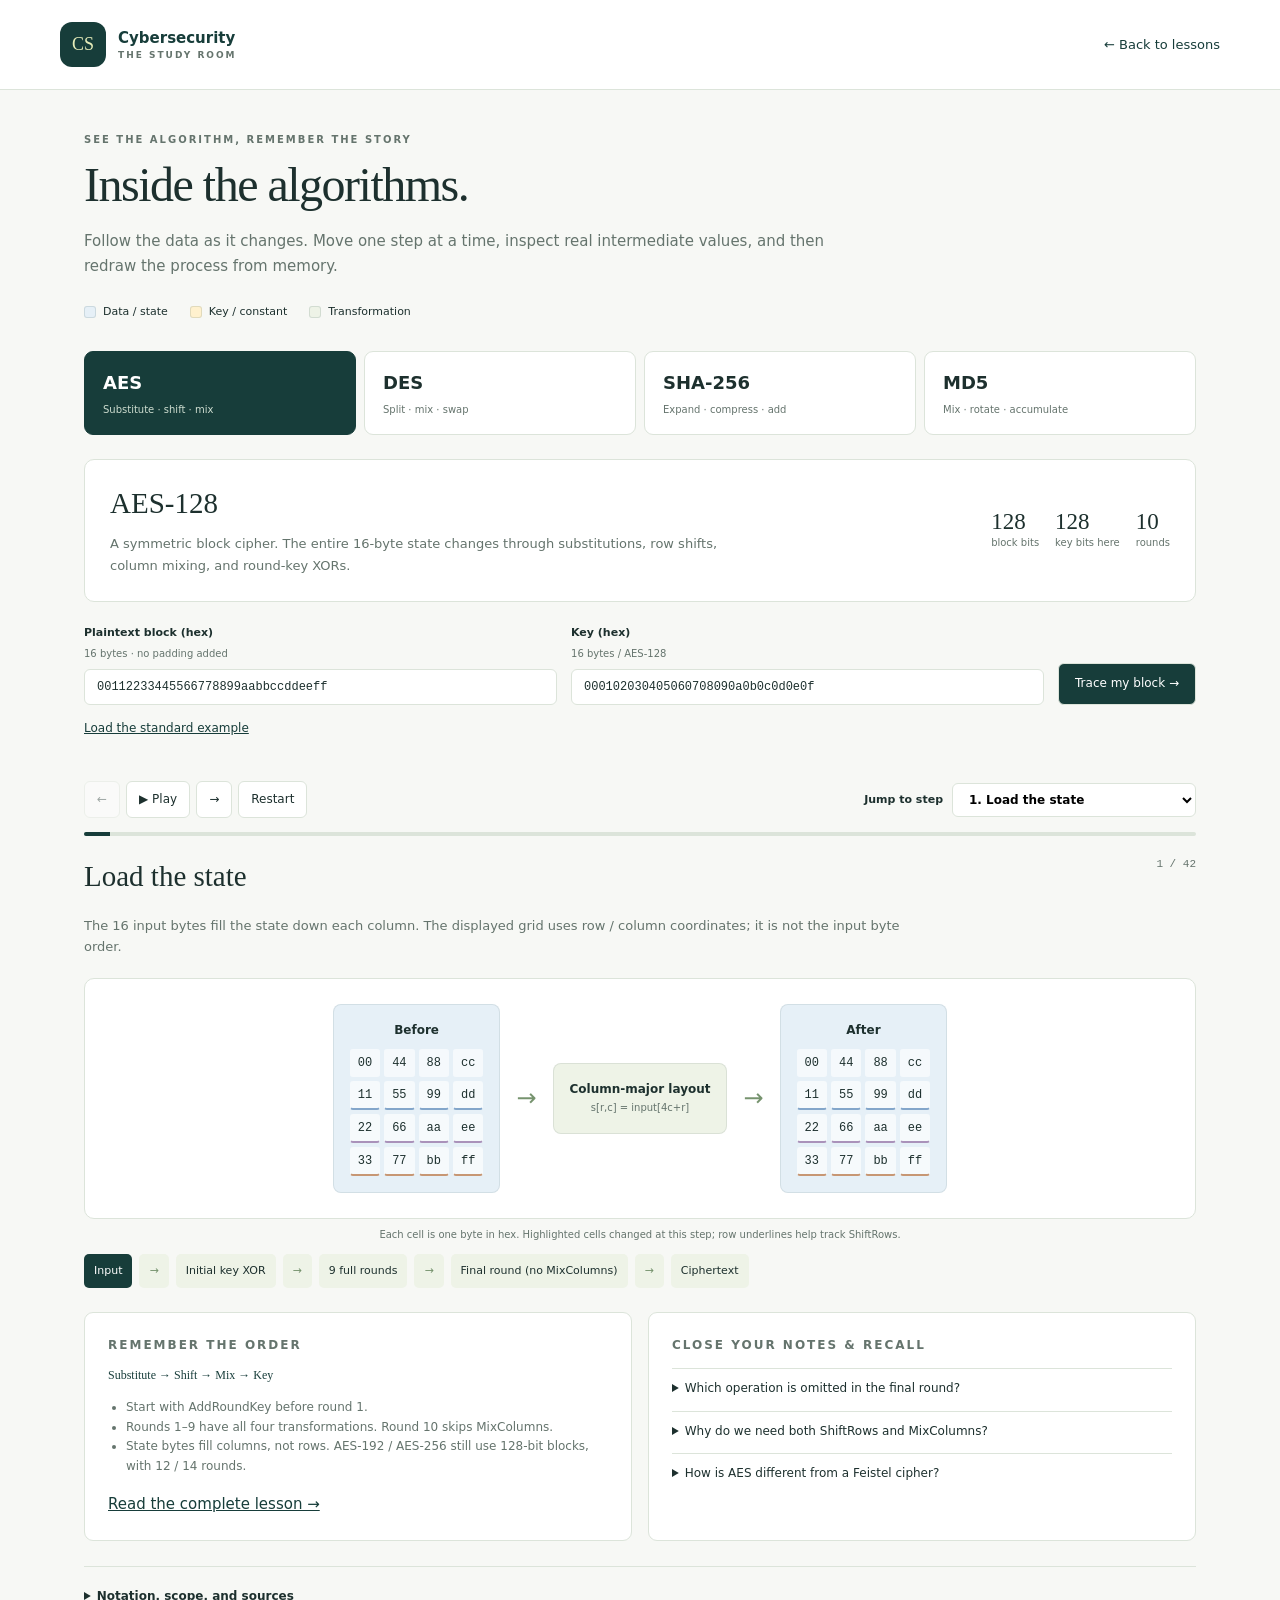
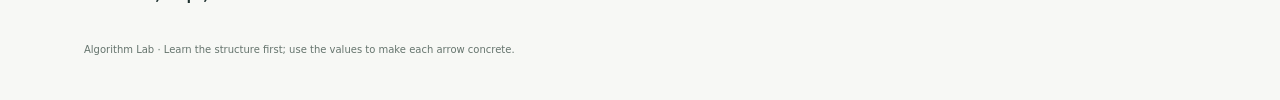
==== algorithms.html @ 467e3d97 "Add interactive AES, DES, SHA-256 and MD5 algorithm lab" ====
<!doctype html>
<html lang="en"><head><meta charset="utf-8"><meta name="viewport" content="width=device-width,initial-scale=1"><meta name="theme-color" content="#173d3a"><title>Algorithm Lab · Cybersecurity Study Room</title><link rel="icon" href="icon.svg"><link rel="stylesheet" href="algorithms.css"></head>
<body><a class="skip" href="#lab">Skip to visualizer</a><header><a href="index.html#home" class="brand"><b>CS</b><span>Cybersecurity<small>THE STUDY ROOM</small></span></a><a href="index.html#lessons">← Back to lessons</a></header>
<main><section class="intro"><p class="eyebrow">SEE THE ALGORITHM, REMEMBER THE STORY</p><h1>Inside the algorithms.</h1><p>Follow the data as it changes. Move one step at a time, inspect real intermediate values, and then redraw the process from memory.</p><div class="legend"><span><i class="data"></i>Data / state</span><span><i class="key"></i>Key / constant</span><span><i class="op"></i>Transformation</span></div></section>
<nav class="tabs" aria-label="Choose algorithm"><button data-algo="aes" aria-pressed="true">AES<small>Substitute · shift · mix</small></button><button data-algo="des" aria-pressed="false">DES<small>Split · mix · swap</small></button><button data-algo="sha" aria-pressed="false">SHA-256<small>Expand · compress · add</small></button><button data-algo="md5" aria-pressed="false">MD5<small>Mix · rotate · accumulate</small></button></nav>
<section id="lab" tabindex="-1"><div id="overview"></div><form id="inputs" novalidate></form><p id="error" role="alert"></p><div class="player"><div><button id="prev" aria-label="Previous step">←</button><button id="play">▶ Play</button><button id="next" aria-label="Next step">→</button><button id="reset">Restart</button></div><label for="jump">Jump to step <select id="jump"></select></label></div><div class="progress"><span id="bar"></span></div><div id="step" aria-live="polite" aria-atomic="true"></div><div class="below"><section id="memory"></section><section id="recall"></section></div><details class="reference"><summary>Notation, scope, and sources</summary><p>Hex digits represent four bits; two digits are one byte. ⊕ means bitwise XOR. + in the hash rounds means addition modulo 2³². ROTL / ROTR rotate a 32-bit word; SHR shifts in zeros. Concatenation joins bytes or bits.</p><p>This lab demonstrates AES-128 encryption of one block, DES encryption of one block, and complete SHA-256 / MD5 hashing of short UTF-8 messages. “SHA” is a family: this page uses SHA-256, as your syllabus does. SHA-512 has different widths and SHA-3 has a different construction. Internal calculations are extra support; the outline and labeled diagrams are the exam priority.</p><p>These are teaching implementations. AES block transforms here do not add a mode, IV, padding, or authentication. DES is obsolete and MD5 has broken collision resistance. A plain hash alone does not authenticate a sender.</p><p>Checked against your module, <a href="https://csrc.nist.gov/pubs/fips/197/final">NIST AES specification</a>, <a href="https://csrc.nist.gov/pubs/fips/46-3/final">archived DES specification</a>, <a href="https://csrc.nist.gov/pubs/fips/180-4/upd1/final">NIST Secure Hash Standard</a>, <a href="https://www.rfc-editor.org/rfc/rfc1321">MD5 specification</a>, and <a href="https://www.rfc-editor.org/rfc/rfc6151">MD5 security update</a>.</p></details></section>
<footer>Algorithm Lab · Learn the structure first; use the values to make each arrow concrete.</footer></main><script src="algorithms.js"></script></body></html>
---- algorithms.css ----
:root{--bg:#f7f8f5;--paper:#fff;--ink:#1d302e;--muted:#65746d;--line:#dce4da;--accent:#173d3a;--lime:#e6ecb9;--blue:#e6f0f7;--gold:#fff1ce;--soft:#eef3e7}*{box-sizing:border-box}body{margin:0;background:var(--bg);color:var(--ink);font:15px/1.65 system-ui,sans-serif}a{color:var(--accent)}button,input,select{font:inherit}button{cursor:pointer;color:inherit}button:disabled{opacity:.4;cursor:default}a:focus-visible,button:focus-visible,input:focus-visible,select:focus-visible,summary:focus-visible{outline:3px solid #6f9665;outline-offset:3px}.skip{position:absolute;top:-60px;background:white;padding:12px;z-index:5}.skip:focus{top:0}header{display:flex;align-items:center;justify-content:space-between;gap:18px;padding:22px max(24px,calc((100vw - 1160px)/2));border-bottom:1px solid var(--line);background:var(--paper)}header>a:last-child{font-size:13px;text-decoration:none}.brand{display:flex;align-items:center;gap:12px;text-decoration:none;line-height:1.4;font-weight:650}.brand>b{background:var(--accent);color:var(--lime);padding:12px;border-radius:12px;font:18px Georgia}.brand small{display:block;font-size:9px;letter-spacing:2px;color:var(--muted)}main{max-width:1160px;margin:auto;padding:42px 24px}.intro{max-width:750px}.eyebrow{font-size:10px;font-weight:700;letter-spacing:2px;color:var(--muted);margin:0 0 10px}h1{font:48px/1.1 Georgia,serif;letter-spacing:-1.5px;margin:0 0 18px}h2{font:29px/1.25 Georgia,serif;margin:0 0 12px}h3{font-size:15px;margin:0 0 12px}.intro>p:not(.eyebrow){color:var(--muted)}.legend{display:flex;flex-wrap:wrap;gap:22px;font-size:11px;margin:24px 0 30px}.legend span{display:flex;align-items:center;gap:7px}.legend i{width:12px;height:12px;border-radius:3px;border:1px solid #173d3a20}.data{background:var(--blue)}.key{background:var(--gold)}.op{background:var(--soft)}.tabs{display:grid;grid-template-columns:repeat(4,1fr);gap:8px;margin-bottom:24px}.tabs button{text-align:left;padding:16px 18px;background:var(--paper);border:1px solid var(--line);border-radius:9px;font-size:18px;font-weight:650}.tabs small{display:block;font-size:10px;color:var(--muted);font-weight:400;margin-top:4px}.tabs button[aria-pressed=true]{background:var(--accent);color:white;border-color:var(--accent)}.tabs button[aria-pressed=true] small{color:#cddccf}.overview{display:flex;justify-content:space-between;gap:25px;border:1px solid var(--line);background:var(--paper);padding:25px;border-radius:10px}.overview p{margin:0;color:var(--muted);max-width:620px;font-size:13px}.facts{display:flex;gap:16px;flex-wrap:wrap;align-content:center}.facts span{font-size:10px;color:var(--muted)}.facts b{display:block;font:23px Georgia;color:var(--ink)}form{display:grid;grid-template-columns:1fr 1fr auto;align-items:end;gap:14px;margin:22px 0 4px}label{display:block;font-size:11px;font-weight:650}input{width:100%;background:white;border:1px solid var(--line);padding:10px 12px;border-radius:6px;color:var(--ink);font:12px ui-monospace,monospace;min-width:0}label small{display:block;font-weight:400;font-size:10px;color:var(--muted);margin:4px 0 6px}button,select{border:1px solid var(--line);border-radius:6px;background:var(--paper);padding:8px 12px;font-size:12px}form button{background:var(--accent);color:white;padding:10px 16px}.sample{background:transparent;color:var(--accent);grid-column:1/-1;justify-self:start;padding:0;border:0;text-decoration:underline}#error{font-size:12px;color:#a83220;min-height:20px;margin:0}.player{display:flex;align-items:center;justify-content:space-between;gap:12px;margin:18px 0 14px}.player>div{display:flex;gap:6px}.player label{display:flex;align-items:center;gap:9px}select{max-width:270px}.progress{height:4px;background:var(--line);border-radius:6px;overflow:hidden}#bar{display:block;background:var(--accent);height:100%;transition:width .2s}#step{margin-top:22px}.step-heading{display:flex;justify-content:space-between;gap:15px}.step-heading small{font:11px ui-monospace,monospace;color:var(--muted)}.stage-info{margin:8px 0 20px;max-width:820px;color:var(--muted);font-size:13px}.diagram{display:flex;gap:16px;align-items:center;justify-content:center;padding:25px;border:1px solid var(--line);border-radius:10px;background:var(--paper);flex-wrap:wrap}.node{padding:16px;border:1px solid #173d3a18;background:var(--blue);border-radius:8px;min-width:155px;max-width:100%;text-align:center}.node.key{background:var(--gold)}.node.op{background:var(--soft)}.node b{display:block;font-size:12px}.node small{display:block;color:var(--muted);font-size:10px}.arrow{font-size:24px;color:#76936e}.matrix{display:grid;grid-template-columns:repeat(4,1fr);gap:4px;margin-top:9px}.matrix span{padding:6px 7px;background:#ffffffa0;font:12px ui-monospace,monospace;border-radius:3px;border:1px solid transparent}.matrix span.changed{background:var(--lime);border-color:#a4b977}.matrix span[data-row="1"]{border-bottom:2px solid #83a6ca}.matrix span[data-row="2"]{border-bottom:2px solid #aa92ba}.matrix span[data-row="3"]{border-bottom:2px solid #c79774}code{font:12px/1.6 ui-monospace,monospace;overflow-wrap:anywhere}.hex{display:block;padding:10px;background:#ffffff70;border-radius:5px;max-width:100%;overflow-wrap:anywhere}.output{padding:20px 24px;background:var(--accent);color:white;border-radius:9px;margin-top:16px}.output h3{font-size:11px;text-transform:uppercase;letter-spacing:1px;color:#cbdbbc;margin-bottom:8px}.output code{font-size:16px}.detail{padding:20px 24px;background:var(--paper);border:1px solid var(--line);border-radius:8px;margin-top:16px}.detail p{margin:7px 0;font-size:12px}.formula{background:var(--soft);padding:12px;border-radius:5px;overflow-wrap:anywhere}.values{display:grid;grid-template-columns:repeat(4,minmax(0,1fr));gap:8px;margin:12px 0}.values>div{background:var(--blue);padding:9px;border-radius:5px}.values small{display:block;font-size:10px;color:var(--muted)}.values code{font-size:12px}.chain{display:flex;flex-wrap:wrap;gap:7px;align-items:center;margin:10px 0}.chain span{padding:8px 10px;background:var(--soft);border-radius:5px;font-size:11px}.chain .now{background:var(--accent);color:white}.below{display:grid;grid-template-columns:1fr 1fr;gap:16px;margin-top:24px}.below>section{padding:23px;border:1px solid var(--line);border-radius:9px;background:var(--paper)}.below p,.below li{font-size:12px;color:var(--muted)}.mnemonic{font:21px Georgia;color:var(--accent)!important}.below ul{padding-left:18px}.below details{margin:12px 0;border-top:1px solid var(--line);padding-top:10px}.below summary{cursor:pointer;font-size:12px}.below details p{color:var(--ink)}.reference{margin-top:25px;font-size:12px;border-top:1px solid var(--line);padding-top:20px}.reference summary{cursor:pointer;font-weight:650}.reference p{color:var(--muted)}footer{font-size:10px;color:var(--muted);margin-top:35px}#lab:focus{outline:none}.bit{display:inline-block;padding:2px 4px;background:var(--gold);font:11px monospace}.flow-note{font-size:10px;text-align:center;color:var(--muted);margin:8px 0}.sboxes{display:grid;grid-template-columns:repeat(4,1fr);gap:8px}.sboxes>div{padding:10px;background:var(--soft);border-radius:5px;font-size:10px}.sboxes code{font-size:11px}@media(max-width:800px){.overview{display:block}.facts{margin-top:18px}.tabs small{display:none}form{grid-template-columns:1fr}.player{flex-wrap:wrap}.player label{width:100%}.below{grid-template-columns:1fr}h1{font-size:38px}.diagram{padding:16px;gap:12px}.values{grid-template-columns:repeat(2,minmax(0,1fr))}}@media(max-width:420px){main{padding:28px 14px}header{padding:15px;gap:8px}.brand{font-size:12px}header>a:last-child{font-size:10px}.tabs button{padding:12px 9px;font-size:15px}.node{min-width:135px;padding:12px}.sboxes{grid-template-columns:repeat(2,1fr)}.diagram>.arrow{font-size:18px}}@media(prefers-reduced-motion:reduce){#bar{transition:none}}@media print{header,.tabs,form,.player,.progress{display:none}main{max-width:100%;padding:0}.diagram,.detail,.below>section{break-inside:avoid}}

.tabs button{white-space:nowrap}.tabs small{white-space:normal}@media(max-width:800px){form>label{grid-column:auto!important}}@media(max-width:360px){.tabs button{font-size:13px;padding:10px 5px}.player label{flex-wrap:wrap}select{max-width:100%;width:100%}}
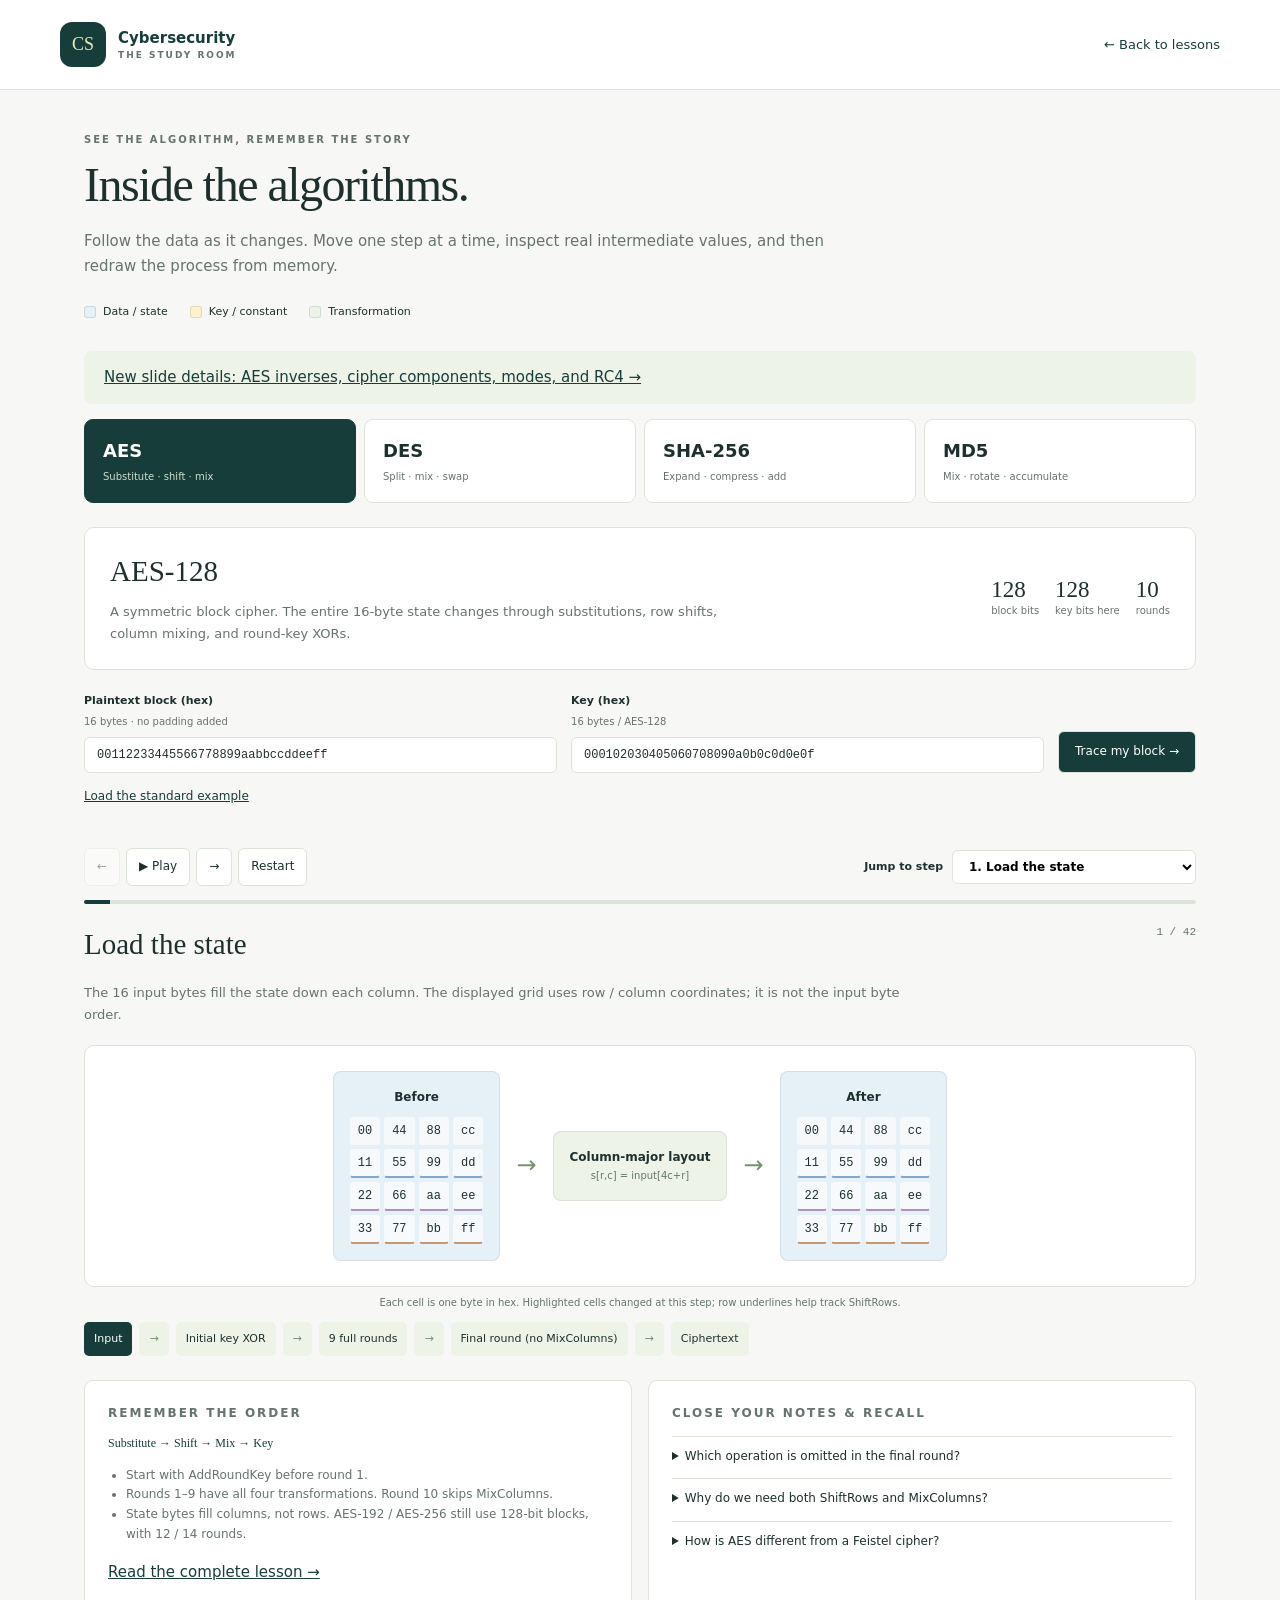
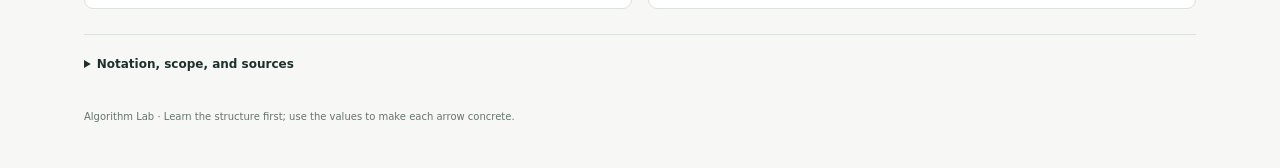
==== commit cfd436c9: "Add symmetric slide details and interactive examples" ====
--- a/algorithms.html
+++ b/algorithms.html
@@ -1,7 +1,7 @@
 <!doctype html>
-<html lang="en"><head><meta charset="utf-8"><meta name="viewport" content="width=device-width,initial-scale=1"><meta name="theme-color" content="#173d3a"><title>Algorithm Lab · Cybersecurity Study Room</title><link rel="icon" href="icon.svg"><link rel="stylesheet" href="algorithms.css"></head>
+<html lang="en"><head><meta charset="utf-8"><meta name="viewport" content="width=device-width,initial-scale=1"><meta name="theme-color" content="#173d3a"><title>Algorithm Lab · Cybersecurity Study Room</title><link rel="icon" href="icon.svg"><link rel="stylesheet" href="algorithms.css?v=3"></head>
 <body><a class="skip" href="#lab">Skip to visualizer</a><header><a href="index.html#home" class="brand"><b>CS</b><span>Cybersecurity<small>THE STUDY ROOM</small></span></a><a href="index.html#lessons">← Back to lessons</a></header>
 <main><section class="intro"><p class="eyebrow">SEE THE ALGORITHM, REMEMBER THE STORY</p><h1>Inside the algorithms.</h1><p>Follow the data as it changes. Move one step at a time, inspect real intermediate values, and then redraw the process from memory.</p><div class="legend"><span><i class="data"></i>Data / state</span><span><i class="key"></i>Key / constant</span><span><i class="op"></i>Transformation</span></div></section>
-<nav class="tabs" aria-label="Choose algorithm"><button data-algo="aes" aria-pressed="true">AES<small>Substitute · shift · mix</small></button><button data-algo="des" aria-pressed="false">DES<small>Split · mix · swap</small></button><button data-algo="sha" aria-pressed="false">SHA-256<small>Expand · compress · add</small></button><button data-algo="md5" aria-pressed="false">MD5<small>Mix · rotate · accumulate</small></button></nav>
+<p class="note-box" style="padding:14px 20px;background:#eef3e7;border-radius:8px"><a href="symmetric-details.html">New slide details: AES inverses, cipher components, modes, and RC4 →</a></p><nav class="tabs" aria-label="Choose algorithm"><button data-algo="aes" aria-pressed="true">AES<small>Substitute · shift · mix</small></button><button data-algo="des" aria-pressed="false">DES<small>Split · mix · swap</small></button><button data-algo="sha" aria-pressed="false">SHA-256<small>Expand · compress · add</small></button><button data-algo="md5" aria-pressed="false">MD5<small>Mix · rotate · accumulate</small></button></nav>
 <section id="lab" tabindex="-1"><div id="overview"></div><form id="inputs" novalidate></form><p id="error" role="alert"></p><div class="player"><div><button id="prev" aria-label="Previous step">←</button><button id="play">▶ Play</button><button id="next" aria-label="Next step">→</button><button id="reset">Restart</button></div><label for="jump">Jump to step <select id="jump"></select></label></div><div class="progress"><span id="bar"></span></div><div id="step" aria-live="polite" aria-atomic="true"></div><div class="below"><section id="memory"></section><section id="recall"></section></div><details class="reference"><summary>Notation, scope, and sources</summary><p>Hex digits represent four bits; two digits are one byte. ⊕ means bitwise XOR. + in the hash rounds means addition modulo 2³². ROTL / ROTR rotate a 32-bit word; SHR shifts in zeros. Concatenation joins bytes or bits.</p><p>This lab demonstrates AES-128 encryption of one block, DES encryption of one block, and complete SHA-256 / MD5 hashing of short UTF-8 messages. “SHA” is a family: this page uses SHA-256, as your syllabus does. SHA-512 has different widths and SHA-3 has a different construction. Internal calculations are extra support; the outline and labeled diagrams are the exam priority.</p><p>These are teaching implementations. AES block transforms here do not add a mode, IV, padding, or authentication. DES is obsolete and MD5 has broken collision resistance. A plain hash alone does not authenticate a sender.</p><p>Checked against your module, <a href="https://csrc.nist.gov/pubs/fips/197/final">NIST AES specification</a>, <a href="https://csrc.nist.gov/pubs/fips/46-3/final">archived DES specification</a>, <a href="https://csrc.nist.gov/pubs/fips/180-4/upd1/final">NIST Secure Hash Standard</a>, <a href="https://www.rfc-editor.org/rfc/rfc1321">MD5 specification</a>, and <a href="https://www.rfc-editor.org/rfc/rfc6151">MD5 security update</a>.</p></details></section>
-<footer>Algorithm Lab · Learn the structure first; use the values to make each arrow concrete.</footer></main><script src="algorithms.js"></script></body></html>
+<footer>Algorithm Lab · Learn the structure first; use the values to make each arrow concrete.</footer></main><script src="algorithms.js?v=2"></script></body></html>
--- a/algorithms.css
+++ b/algorithms.css
@@ -1,3 +1,5 @@
 :root{--bg:#f7f8f5;--paper:#fff;--ink:#1d302e;--muted:#65746d;--line:#dce4da;--accent:#173d3a;--lime:#e6ecb9;--blue:#e6f0f7;--gold:#fff1ce;--soft:#eef3e7}*{box-sizing:border-box}body{margin:0;background:var(--bg);color:var(--ink);font:15px/1.65 system-ui,sans-serif}a{color:var(--accent)}button,input,select{font:inherit}button{cursor:pointer;color:inherit}button:disabled{opacity:.4;cursor:default}a:focus-visible,button:focus-visible,input:focus-visible,select:focus-visible,summary:focus-visible{outline:3px solid #6f9665;outline-offset:3px}.skip{position:absolute;top:-60px;background:white;padding:12px;z-index:5}.skip:focus{top:0}header{display:flex;align-items:center;justify-content:space-between;gap:18px;padding:22px max(24px,calc((100vw - 1160px)/2));border-bottom:1px solid var(--line);background:var(--paper)}header>a:last-child{font-size:13px;text-decoration:none}.brand{display:flex;align-items:center;gap:12px;text-decoration:none;line-height:1.4;font-weight:650}.brand>b{background:var(--accent);color:var(--lime);padding:12px;border-radius:12px;font:18px Georgia}.brand small{display:block;font-size:9px;letter-spacing:2px;color:var(--muted)}main{max-width:1160px;margin:auto;padding:42px 24px}.intro{max-width:750px}.eyebrow{font-size:10px;font-weight:700;letter-spacing:2px;color:var(--muted);margin:0 0 10px}h1{font:48px/1.1 Georgia,serif;letter-spacing:-1.5px;margin:0 0 18px}h2{font:29px/1.25 Georgia,serif;margin:0 0 12px}h3{font-size:15px;margin:0 0 12px}.intro>p:not(.eyebrow){color:var(--muted)}.legend{display:flex;flex-wrap:wrap;gap:22px;font-size:11px;margin:24px 0 30px}.legend span{display:flex;align-items:center;gap:7px}.legend i{width:12px;height:12px;border-radius:3px;border:1px solid #173d3a20}.data{background:var(--blue)}.key{background:var(--gold)}.op{background:var(--soft)}.tabs{display:grid;grid-template-columns:repeat(4,1fr);gap:8px;margin-bottom:24px}.tabs button{text-align:left;padding:16px 18px;background:var(--paper);border:1px solid var(--line);border-radius:9px;font-size:18px;font-weight:650}.tabs small{display:block;font-size:10px;color:var(--muted);font-weight:400;margin-top:4px}.tabs button[aria-pressed=true]{background:var(--accent);color:white;border-color:var(--accent)}.tabs button[aria-pressed=true] small{color:#cddccf}.overview{display:flex;justify-content:space-between;gap:25px;border:1px solid var(--line);background:var(--paper);padding:25px;border-radius:10px}.overview p{margin:0;color:var(--muted);max-width:620px;font-size:13px}.facts{display:flex;gap:16px;flex-wrap:wrap;align-content:center}.facts span{font-size:10px;color:var(--muted)}.facts b{display:block;font:23px Georgia;color:var(--ink)}form{display:grid;grid-template-columns:1fr 1fr auto;align-items:end;gap:14px;margin:22px 0 4px}label{display:block;font-size:11px;font-weight:650}input{width:100%;background:white;border:1px solid var(--line);padding:10px 12px;border-radius:6px;color:var(--ink);font:12px ui-monospace,monospace;min-width:0}label small{display:block;font-weight:400;font-size:10px;color:var(--muted);margin:4px 0 6px}button,select{border:1px solid var(--line);border-radius:6px;background:var(--paper);padding:8px 12px;font-size:12px}form button{background:var(--accent);color:white;padding:10px 16px}.sample{background:transparent;color:var(--accent);grid-column:1/-1;justify-self:start;padding:0;border:0;text-decoration:underline}#error{font-size:12px;color:#a83220;min-height:20px;margin:0}.player{display:flex;align-items:center;justify-content:space-between;gap:12px;margin:18px 0 14px}.player>div{display:flex;gap:6px}.player label{display:flex;align-items:center;gap:9px}select{max-width:270px}.progress{height:4px;background:var(--line);border-radius:6px;overflow:hidden}#bar{display:block;background:var(--accent);height:100%;transition:width .2s}#step{margin-top:22px}.step-heading{display:flex;justify-content:space-between;gap:15px}.step-heading small{font:11px ui-monospace,monospace;color:var(--muted)}.stage-info{margin:8px 0 20px;max-width:820px;color:var(--muted);font-size:13px}.diagram{display:flex;gap:16px;align-items:center;justify-content:center;padding:25px;border:1px solid var(--line);border-radius:10px;background:var(--paper);flex-wrap:wrap}.node{padding:16px;border:1px solid #173d3a18;background:var(--blue);border-radius:8px;min-width:155px;max-width:100%;text-align:center}.node.key{background:var(--gold)}.node.op{background:var(--soft)}.node b{display:block;font-size:12px}.node small{display:block;color:var(--muted);font-size:10px}.arrow{font-size:24px;color:#76936e}.matrix{display:grid;grid-template-columns:repeat(4,1fr);gap:4px;margin-top:9px}.matrix span{padding:6px 7px;background:#ffffffa0;font:12px ui-monospace,monospace;border-radius:3px;border:1px solid transparent}.matrix span.changed{background:var(--lime);border-color:#a4b977}.matrix span[data-row="1"]{border-bottom:2px solid #83a6ca}.matrix span[data-row="2"]{border-bottom:2px solid #aa92ba}.matrix span[data-row="3"]{border-bottom:2px solid #c79774}code{font:12px/1.6 ui-monospace,monospace;overflow-wrap:anywhere}.hex{display:block;padding:10px;background:#ffffff70;border-radius:5px;max-width:100%;overflow-wrap:anywhere}.output{padding:20px 24px;background:var(--accent);color:white;border-radius:9px;margin-top:16px}.output h3{font-size:11px;text-transform:uppercase;letter-spacing:1px;color:#cbdbbc;margin-bottom:8px}.output code{font-size:16px}.detail{padding:20px 24px;background:var(--paper);border:1px solid var(--line);border-radius:8px;margin-top:16px}.detail p{margin:7px 0;font-size:12px}.formula{background:var(--soft);padding:12px;border-radius:5px;overflow-wrap:anywhere}.values{display:grid;grid-template-columns:repeat(4,minmax(0,1fr));gap:8px;margin:12px 0}.values>div{background:var(--blue);padding:9px;border-radius:5px}.values small{display:block;font-size:10px;color:var(--muted)}.values code{font-size:12px}.chain{display:flex;flex-wrap:wrap;gap:7px;align-items:center;margin:10px 0}.chain span{padding:8px 10px;background:var(--soft);border-radius:5px;font-size:11px}.chain .now{background:var(--accent);color:white}.below{display:grid;grid-template-columns:1fr 1fr;gap:16px;margin-top:24px}.below>section{padding:23px;border:1px solid var(--line);border-radius:9px;background:var(--paper)}.below p,.below li{font-size:12px;color:var(--muted)}.mnemonic{font:21px Georgia;color:var(--accent)!important}.below ul{padding-left:18px}.below details{margin:12px 0;border-top:1px solid var(--line);padding-top:10px}.below summary{cursor:pointer;font-size:12px}.below details p{color:var(--ink)}.reference{margin-top:25px;font-size:12px;border-top:1px solid var(--line);padding-top:20px}.reference summary{cursor:pointer;font-weight:650}.reference p{color:var(--muted)}footer{font-size:10px;color:var(--muted);margin-top:35px}#lab:focus{outline:none}.bit{display:inline-block;padding:2px 4px;background:var(--gold);font:11px monospace}.flow-note{font-size:10px;text-align:center;color:var(--muted);margin:8px 0}.sboxes{display:grid;grid-template-columns:repeat(4,1fr);gap:8px}.sboxes>div{padding:10px;background:var(--soft);border-radius:5px;font-size:10px}.sboxes code{font-size:11px}@media(max-width:800px){.overview{display:block}.facts{margin-top:18px}.tabs small{display:none}form{grid-template-columns:1fr}.player{flex-wrap:wrap}.player label{width:100%}.below{grid-template-columns:1fr}h1{font-size:38px}.diagram{padding:16px;gap:12px}.values{grid-template-columns:repeat(2,minmax(0,1fr))}}@media(max-width:420px){main{padding:28px 14px}header{padding:15px;gap:8px}.brand{font-size:12px}header>a:last-child{font-size:10px}.tabs button{padding:12px 9px;font-size:15px}.node{min-width:135px;padding:12px}.sboxes{grid-template-columns:repeat(2,1fr)}.diagram>.arrow{font-size:18px}}@media(prefers-reduced-motion:reduce){#bar{transition:none}}@media print{header,.tabs,form,.player,.progress{display:none}main{max-width:100%;padding:0}.diagram,.detail,.below>section{break-inside:avoid}}
 
 .tabs button{white-space:nowrap}.tabs small{white-space:normal}@media(max-width:800px){form>label{grid-column:auto!important}}@media(max-width:360px){.tabs button{font-size:13px;padding:10px 5px}.player label{flex-wrap:wrap}select{max-width:100%;width:100%}}
+
+@media(max-width:600px){.diagram{flex-direction:column}.diagram>.arrow{transform:rotate(90deg);line-height:1}.diagram>.node{width:auto;min-width:180px}}
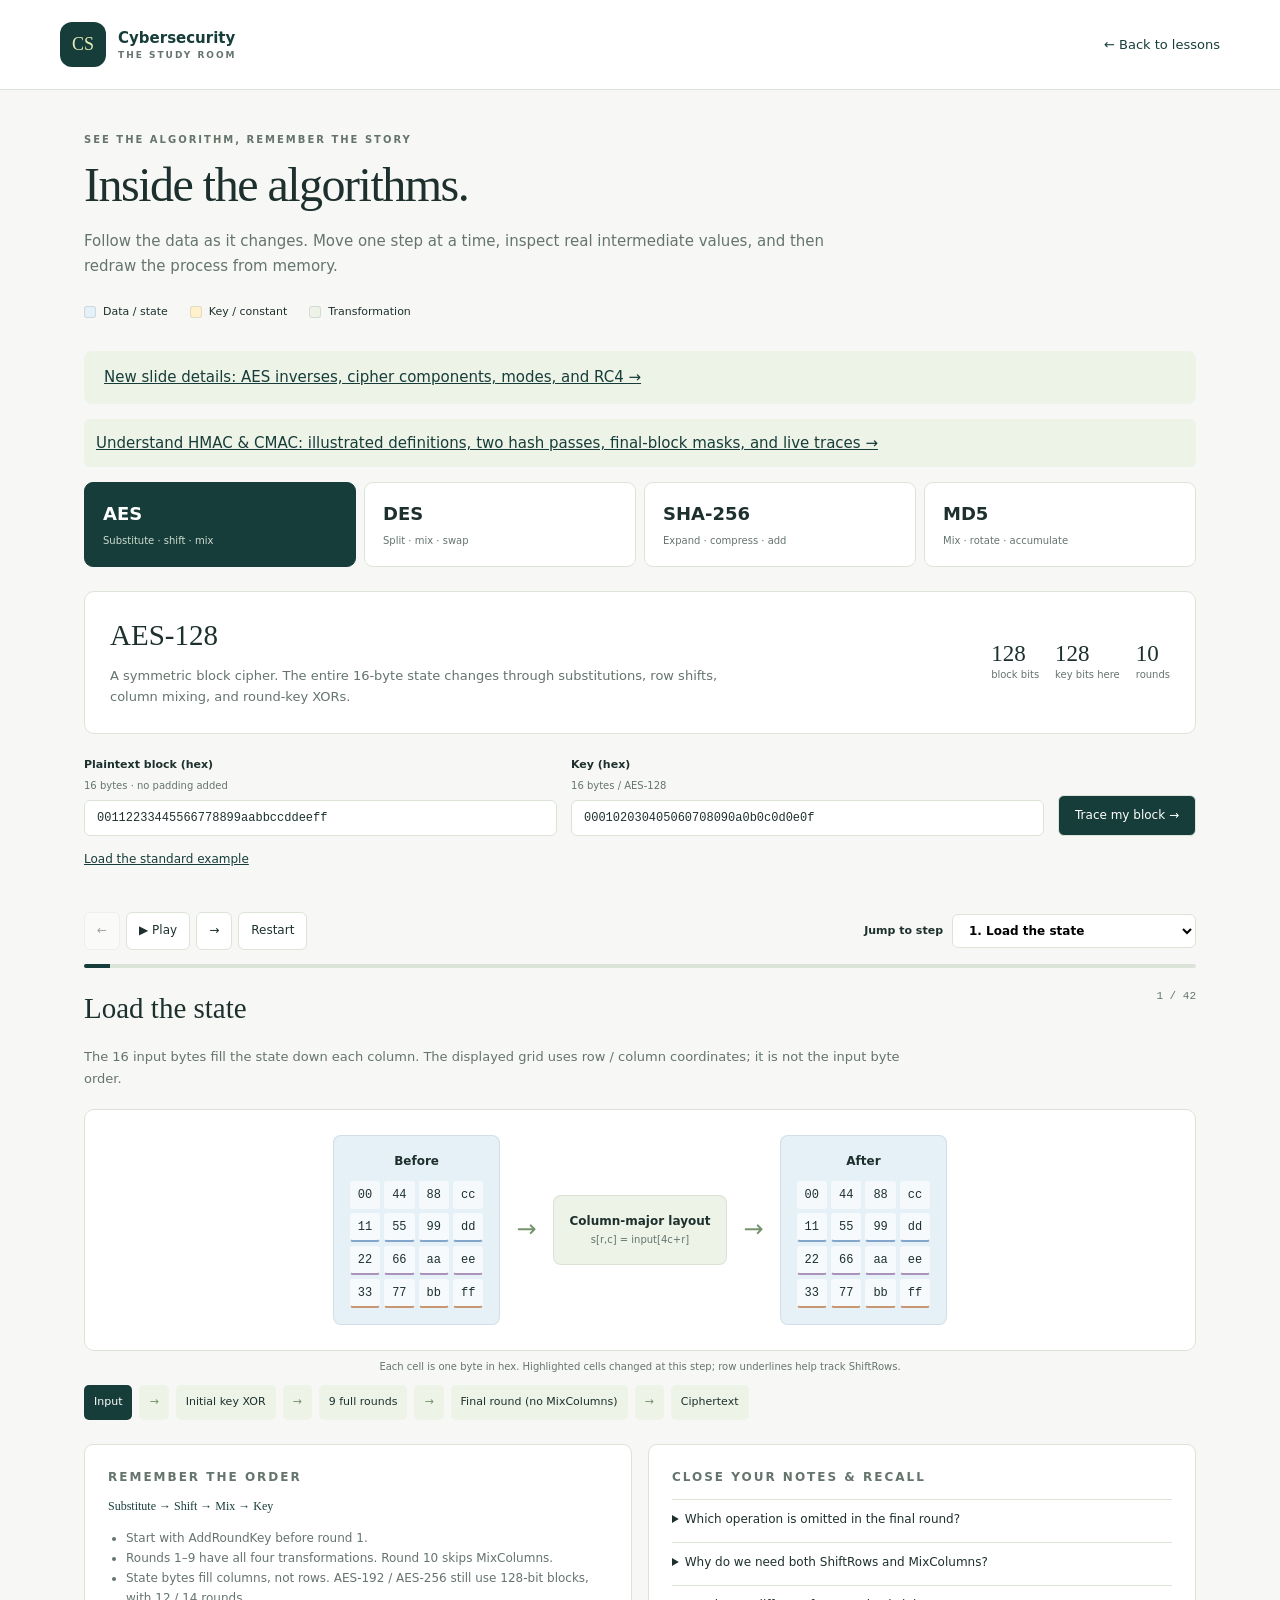
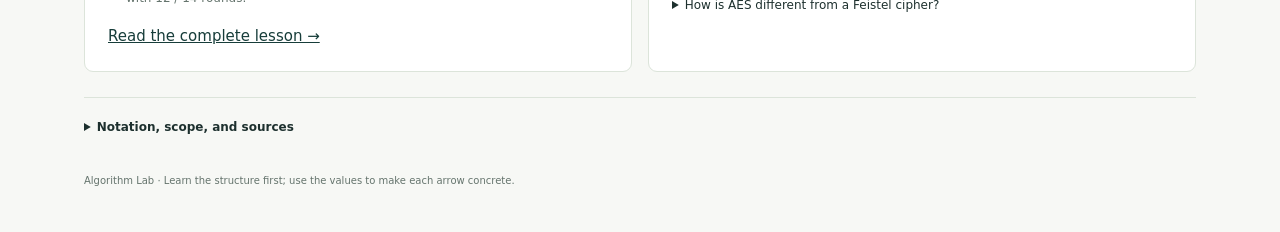
==== commit aa9ffbda: "Add illustrated HMAC and CMAC learning module" ====
--- a/algorithms.html
+++ b/algorithms.html
@@ -2,6 +2,6 @@
 <html lang="en"><head><meta charset="utf-8"><meta name="viewport" content="width=device-width,initial-scale=1"><meta name="theme-color" content="#173d3a"><title>Algorithm Lab · Cybersecurity Study Room</title><link rel="icon" href="icon.svg"><link rel="stylesheet" href="algorithms.css?v=3"></head>
 <body><a class="skip" href="#lab">Skip to visualizer</a><header><a href="index.html#home" class="brand"><b>CS</b><span>Cybersecurity<small>THE STUDY ROOM</small></span></a><a href="index.html#lessons">← Back to lessons</a></header>
 <main><section class="intro"><p class="eyebrow">SEE THE ALGORITHM, REMEMBER THE STORY</p><h1>Inside the algorithms.</h1><p>Follow the data as it changes. Move one step at a time, inspect real intermediate values, and then redraw the process from memory.</p><div class="legend"><span><i class="data"></i>Data / state</span><span><i class="key"></i>Key / constant</span><span><i class="op"></i>Transformation</span></div></section>
-<p class="note-box" style="padding:14px 20px;background:#eef3e7;border-radius:8px"><a href="symmetric-details.html">New slide details: AES inverses, cipher components, modes, and RC4 →</a></p><nav class="tabs" aria-label="Choose algorithm"><button data-algo="aes" aria-pressed="true">AES<small>Substitute · shift · mix</small></button><button data-algo="des" aria-pressed="false">DES<small>Split · mix · swap</small></button><button data-algo="sha" aria-pressed="false">SHA-256<small>Expand · compress · add</small></button><button data-algo="md5" aria-pressed="false">MD5<small>Mix · rotate · accumulate</small></button></nav>
+<p class="note-box" style="padding:14px 20px;background:#eef3e7;border-radius:8px"><a href="symmetric-details.html">New slide details: AES inverses, cipher components, modes, and RC4 →</a></p><p class="formula"><a href="mac-lab.html">Understand HMAC &amp; CMAC: illustrated definitions, two hash passes, final-block masks, and live traces →</a></p><nav class="tabs" aria-label="Choose algorithm"><button data-algo="aes" aria-pressed="true">AES<small>Substitute · shift · mix</small></button><button data-algo="des" aria-pressed="false">DES<small>Split · mix · swap</small></button><button data-algo="sha" aria-pressed="false">SHA-256<small>Expand · compress · add</small></button><button data-algo="md5" aria-pressed="false">MD5<small>Mix · rotate · accumulate</small></button></nav>
 <section id="lab" tabindex="-1"><div id="overview"></div><form id="inputs" novalidate></form><p id="error" role="alert"></p><div class="player"><div><button id="prev" aria-label="Previous step">←</button><button id="play">▶ Play</button><button id="next" aria-label="Next step">→</button><button id="reset">Restart</button></div><label for="jump">Jump to step <select id="jump"></select></label></div><div class="progress"><span id="bar"></span></div><div id="step" aria-live="polite" aria-atomic="true"></div><div class="below"><section id="memory"></section><section id="recall"></section></div><details class="reference"><summary>Notation, scope, and sources</summary><p>Hex digits represent four bits; two digits are one byte. ⊕ means bitwise XOR. + in the hash rounds means addition modulo 2³². ROTL / ROTR rotate a 32-bit word; SHR shifts in zeros. Concatenation joins bytes or bits.</p><p>This lab demonstrates AES-128 encryption of one block, DES encryption of one block, and complete SHA-256 / MD5 hashing of short UTF-8 messages. “SHA” is a family: this page uses SHA-256, as your syllabus does. SHA-512 has different widths and SHA-3 has a different construction. Internal calculations are extra support; the outline and labeled diagrams are the exam priority.</p><p>These are teaching implementations. AES block transforms here do not add a mode, IV, padding, or authentication. DES is obsolete and MD5 has broken collision resistance. A plain hash alone does not authenticate a sender.</p><p>Checked against your module, <a href="https://csrc.nist.gov/pubs/fips/197/final">NIST AES specification</a>, <a href="https://csrc.nist.gov/pubs/fips/46-3/final">archived DES specification</a>, <a href="https://csrc.nist.gov/pubs/fips/180-4/upd1/final">NIST Secure Hash Standard</a>, <a href="https://www.rfc-editor.org/rfc/rfc1321">MD5 specification</a>, and <a href="https://www.rfc-editor.org/rfc/rfc6151">MD5 security update</a>.</p></details></section>
 <footer>Algorithm Lab · Learn the structure first; use the values to make each arrow concrete.</footer></main><script src="algorithms.js?v=2"></script></body></html>
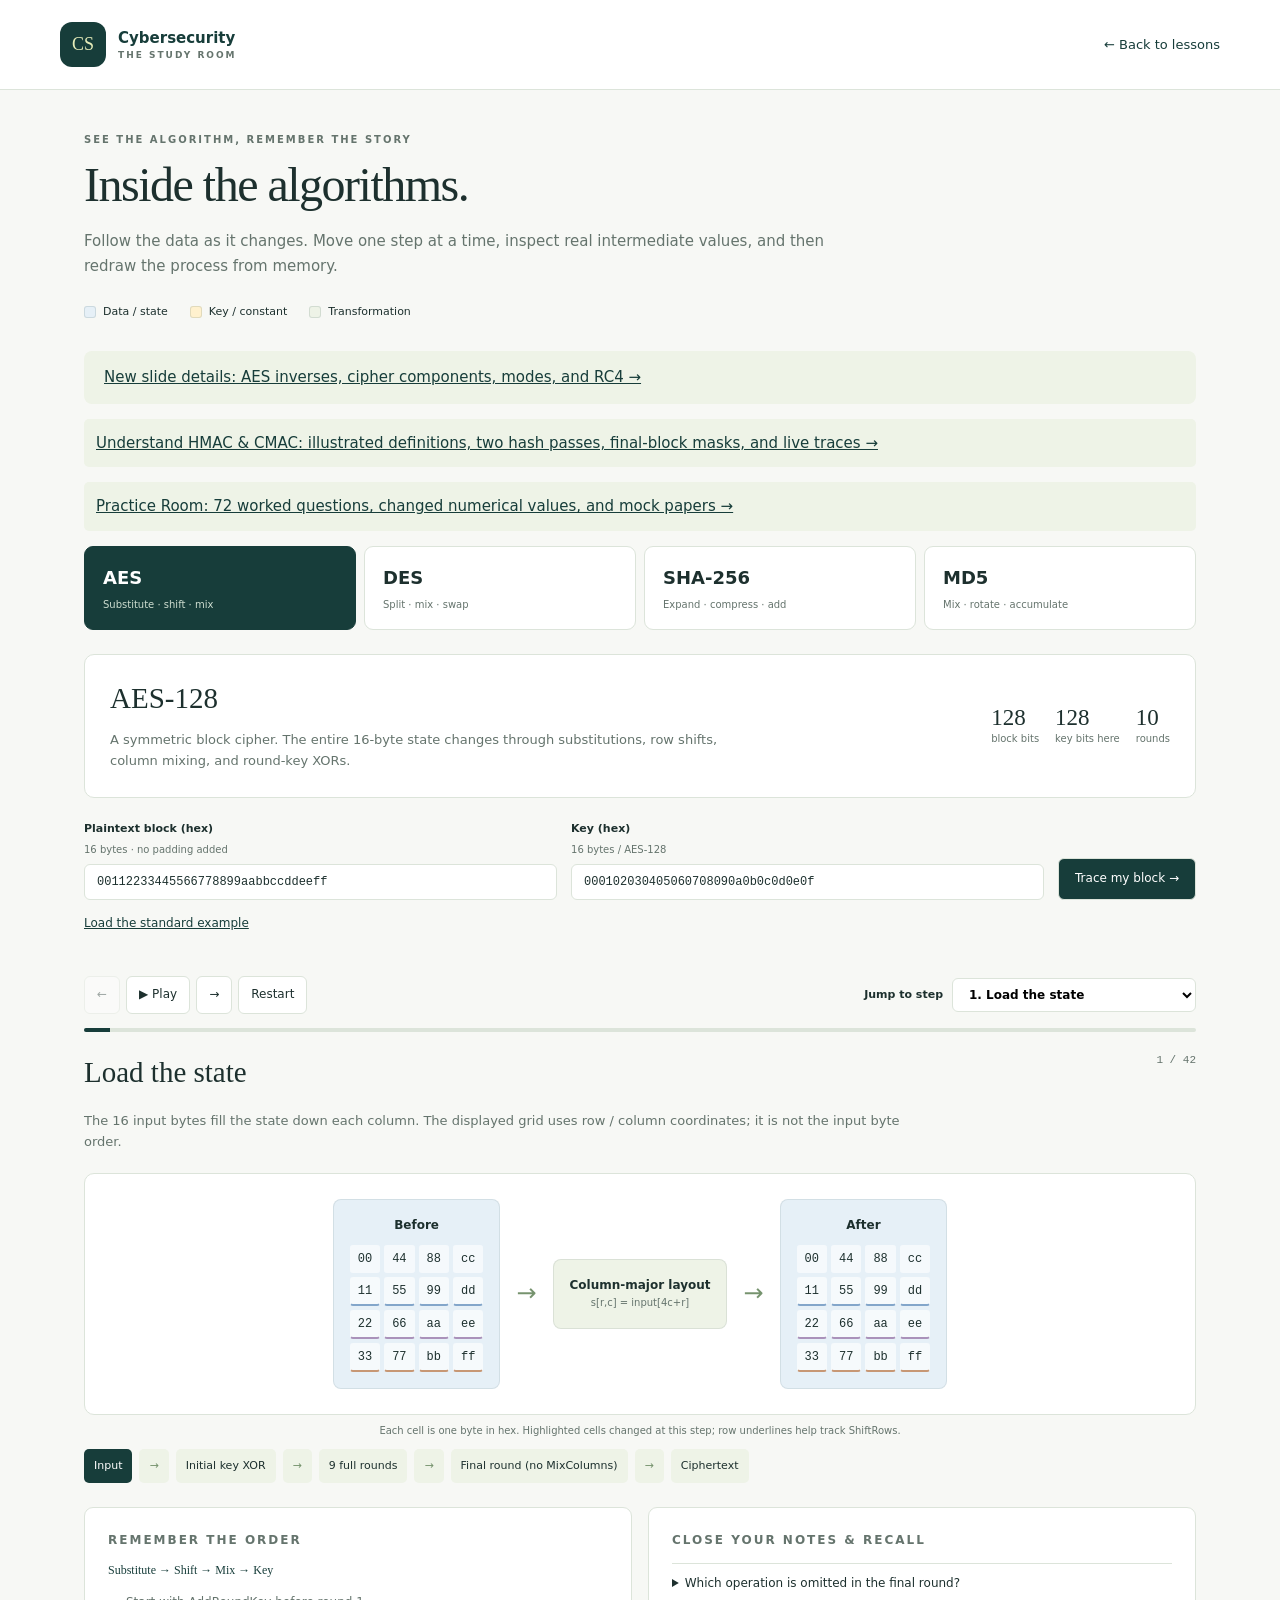
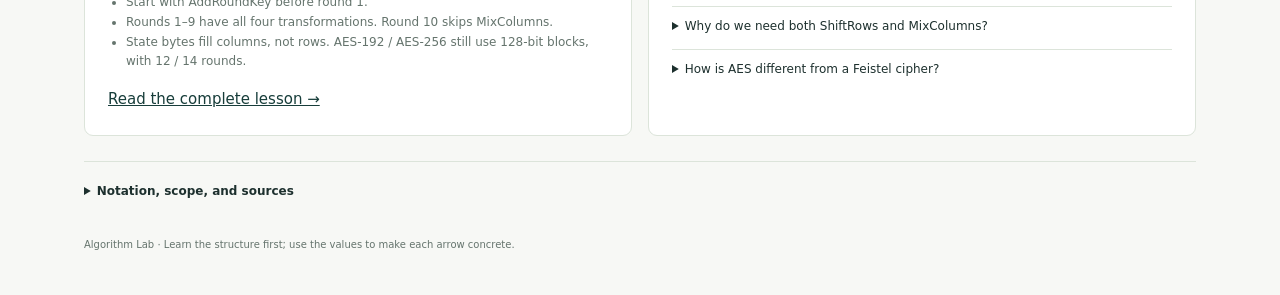
==== commit 77f56ea0: "Add syllabus practice bank and verified variants" ====
--- a/algorithms.html
+++ b/algorithms.html
@@ -2,6 +2,6 @@
 <html lang="en"><head><meta charset="utf-8"><meta name="viewport" content="width=device-width,initial-scale=1"><meta name="theme-color" content="#173d3a"><title>Algorithm Lab · Cybersecurity Study Room</title><link rel="icon" href="icon.svg"><link rel="stylesheet" href="algorithms.css?v=3"></head>
 <body><a class="skip" href="#lab">Skip to visualizer</a><header><a href="index.html#home" class="brand"><b>CS</b><span>Cybersecurity<small>THE STUDY ROOM</small></span></a><a href="index.html#lessons">← Back to lessons</a></header>
 <main><section class="intro"><p class="eyebrow">SEE THE ALGORITHM, REMEMBER THE STORY</p><h1>Inside the algorithms.</h1><p>Follow the data as it changes. Move one step at a time, inspect real intermediate values, and then redraw the process from memory.</p><div class="legend"><span><i class="data"></i>Data / state</span><span><i class="key"></i>Key / constant</span><span><i class="op"></i>Transformation</span></div></section>
-<p class="note-box" style="padding:14px 20px;background:#eef3e7;border-radius:8px"><a href="symmetric-details.html">New slide details: AES inverses, cipher components, modes, and RC4 →</a></p><p class="formula"><a href="mac-lab.html">Understand HMAC &amp; CMAC: illustrated definitions, two hash passes, final-block masks, and live traces →</a></p><nav class="tabs" aria-label="Choose algorithm"><button data-algo="aes" aria-pressed="true">AES<small>Substitute · shift · mix</small></button><button data-algo="des" aria-pressed="false">DES<small>Split · mix · swap</small></button><button data-algo="sha" aria-pressed="false">SHA-256<small>Expand · compress · add</small></button><button data-algo="md5" aria-pressed="false">MD5<small>Mix · rotate · accumulate</small></button></nav>
+<p class="note-box" style="padding:14px 20px;background:#eef3e7;border-radius:8px"><a href="symmetric-details.html">New slide details: AES inverses, cipher components, modes, and RC4 →</a></p><p class="formula"><a href="mac-lab.html">Understand HMAC &amp; CMAC: illustrated definitions, two hash passes, final-block masks, and live traces →</a></p><p class="formula"><a href="practice-room.html">Practice Room: 72 worked questions, changed numerical values, and mock papers →</a></p><nav class="tabs" aria-label="Choose algorithm"><button data-algo="aes" aria-pressed="true">AES<small>Substitute · shift · mix</small></button><button data-algo="des" aria-pressed="false">DES<small>Split · mix · swap</small></button><button data-algo="sha" aria-pressed="false">SHA-256<small>Expand · compress · add</small></button><button data-algo="md5" aria-pressed="false">MD5<small>Mix · rotate · accumulate</small></button></nav>
 <section id="lab" tabindex="-1"><div id="overview"></div><form id="inputs" novalidate></form><p id="error" role="alert"></p><div class="player"><div><button id="prev" aria-label="Previous step">←</button><button id="play">▶ Play</button><button id="next" aria-label="Next step">→</button><button id="reset">Restart</button></div><label for="jump">Jump to step <select id="jump"></select></label></div><div class="progress"><span id="bar"></span></div><div id="step" aria-live="polite" aria-atomic="true"></div><div class="below"><section id="memory"></section><section id="recall"></section></div><details class="reference"><summary>Notation, scope, and sources</summary><p>Hex digits represent four bits; two digits are one byte. ⊕ means bitwise XOR. + in the hash rounds means addition modulo 2³². ROTL / ROTR rotate a 32-bit word; SHR shifts in zeros. Concatenation joins bytes or bits.</p><p>This lab demonstrates AES-128 encryption of one block, DES encryption of one block, and complete SHA-256 / MD5 hashing of short UTF-8 messages. “SHA” is a family: this page uses SHA-256, as your syllabus does. SHA-512 has different widths and SHA-3 has a different construction. Internal calculations are extra support; the outline and labeled diagrams are the exam priority.</p><p>These are teaching implementations. AES block transforms here do not add a mode, IV, padding, or authentication. DES is obsolete and MD5 has broken collision resistance. A plain hash alone does not authenticate a sender.</p><p>Checked against your module, <a href="https://csrc.nist.gov/pubs/fips/197/final">NIST AES specification</a>, <a href="https://csrc.nist.gov/pubs/fips/46-3/final">archived DES specification</a>, <a href="https://csrc.nist.gov/pubs/fips/180-4/upd1/final">NIST Secure Hash Standard</a>, <a href="https://www.rfc-editor.org/rfc/rfc1321">MD5 specification</a>, and <a href="https://www.rfc-editor.org/rfc/rfc6151">MD5 security update</a>.</p></details></section>
 <footer>Algorithm Lab · Learn the structure first; use the values to make each arrow concrete.</footer></main><script src="algorithms.js?v=2"></script></body></html>
